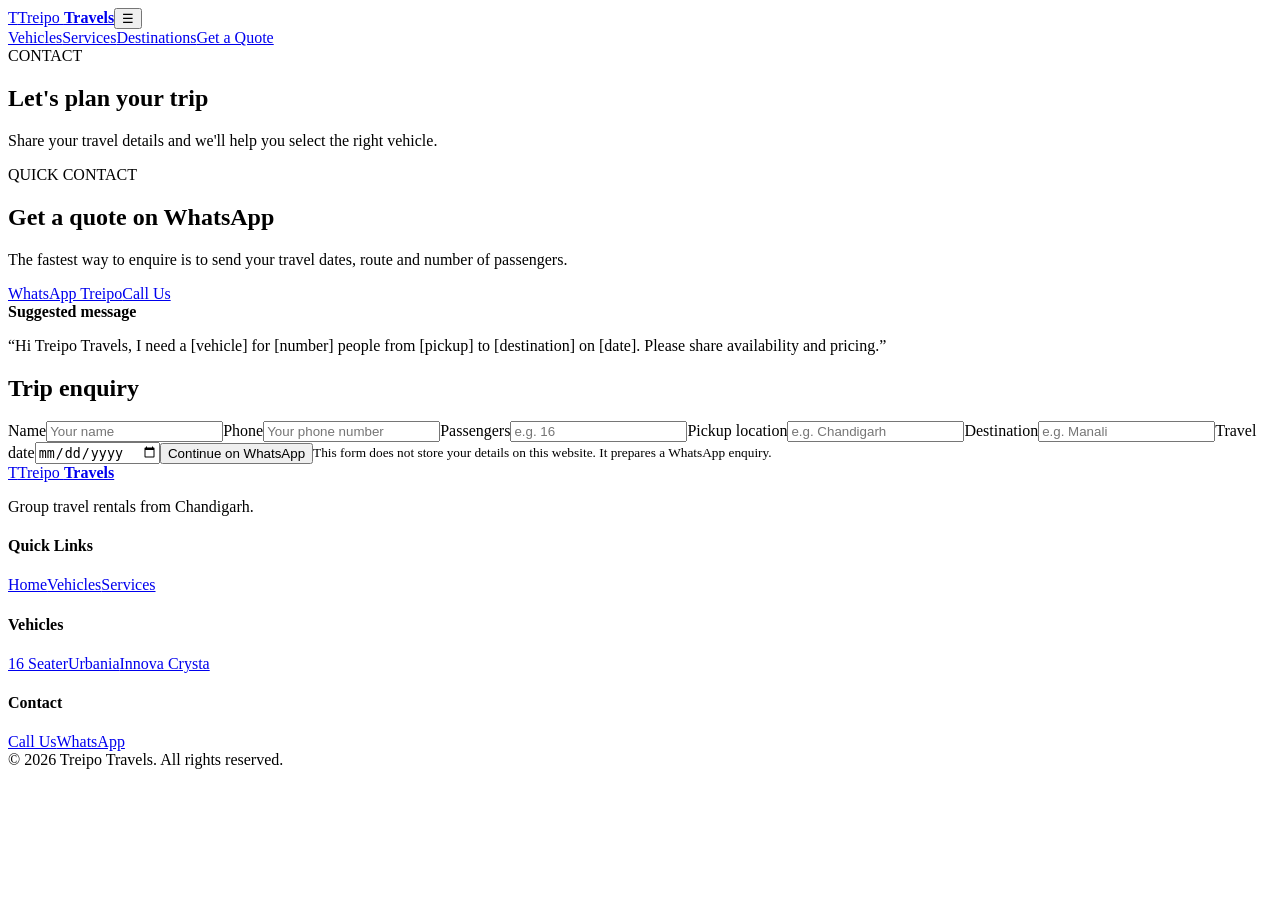
==== contact.html @ 54e22661 "Add files via upload" ====
<!DOCTYPE html>
<html lang="en"><head><meta charset="UTF-8"><meta name="viewport" content="width=device-width, initial-scale=1.0"><title>Contact Treipo Travels | Get a Quote</title><meta name="description" content="Contact Treipo Travels for Tempo Traveller, Urbania and Innova Crysta rental quotes from Chandigarh."><link rel="stylesheet" href="assets/style.css"></head>
<body><header class="site-header"><div class="container nav"><a class="brand" href="index.html"><span class="brand-mark">T</span><span>Treipo <b>Travels</b></span></a><button class="menu-btn">☰</button><nav><a href="vehicles.html">Vehicles</a><a href="services.html">Services</a><a href="index.html#destinations">Destinations</a><a href="contact.html" class="nav-cta">Get a Quote</a></nav></div></header>
<main><section class="page-hero"><div class="container"><span class="eyebrow">CONTACT</span><h1>Let's plan your trip</h1><p>Share your travel details and we'll help you select the right vehicle.</p></div></section>
<section class="section"><div class="container contact-grid">
<div><span class="eyebrow">QUICK CONTACT</span><h2>Get a quote on WhatsApp</h2><p>The fastest way to enquire is to send your travel dates, route and number of passengers.</p><div class="contact-actions"><a class="btn btn-primary" data-whatsapp href="#">WhatsApp Treipo</a><a class="btn btn-secondary" data-phone href="#">Call Us</a></div><div class="contact-box"><strong>Suggested message</strong><p>“Hi Treipo Travels, I need a [vehicle] for [number] people from [pickup] to [destination] on [date]. Please share availability and pricing.”</p></div></div>
<form class="quote-form" id="quoteForm"><h2>Trip enquiry</h2><label>Name<input required name="name" placeholder="Your name"></label><label>Phone<input required name="phone" placeholder="Your phone number"></label><label>Passengers<input required name="passengers" type="number" min="1" placeholder="e.g. 16"></label><label>Pickup location<input required name="pickup" placeholder="e.g. Chandigarh"></label><label>Destination<input required name="destination" placeholder="e.g. Manali"></label><label>Travel date<input required name="date" type="date"></label><button class="btn btn-primary" type="submit">Continue on WhatsApp</button><small>This form does not store your details on this website. It prepares a WhatsApp enquiry.</small></form>
</div></section></main>
<footer><div class="container footer-grid"><div><a class="brand footer-brand" href="index.html"><span class="brand-mark">T</span><span>Treipo <b>Travels</b></span></a><p>Group travel rentals from Chandigarh.</p></div><div><h4>Quick Links</h4><a href="index.html">Home</a><a href="vehicles.html">Vehicles</a><a href="services.html">Services</a></div><div><h4>Vehicles</h4><a href="vehicles.html#16-seater">16 Seater</a><a href="vehicles.html#urbania">Urbania</a><a href="vehicles.html#innova-crysta">Innova Crysta</a></div><div><h4>Contact</h4><a data-phone href="#">Call Us</a><a data-whatsapp href="#">WhatsApp</a></div></div><div class="container copyright">© 2026 Treipo Travels. All rights reserved.</div></footer>
<script src="assets/script.js"></script></body></html>
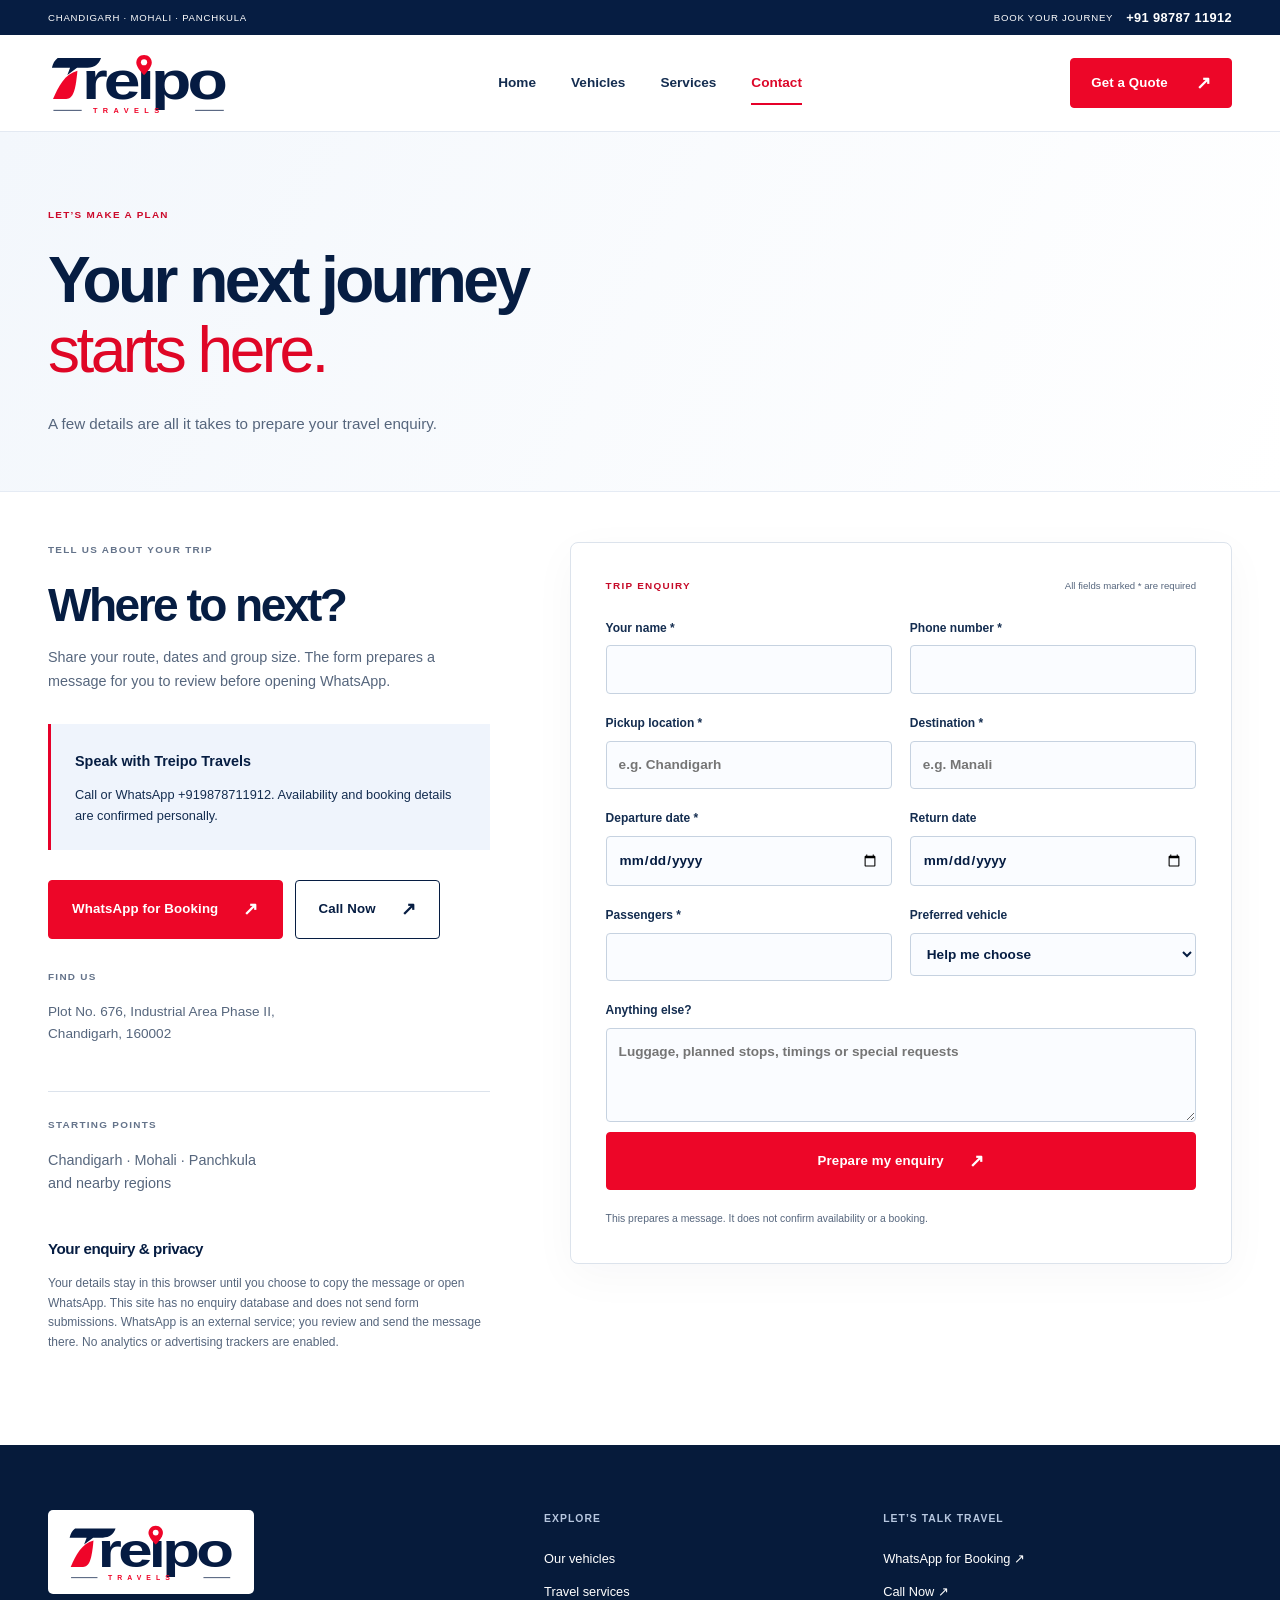
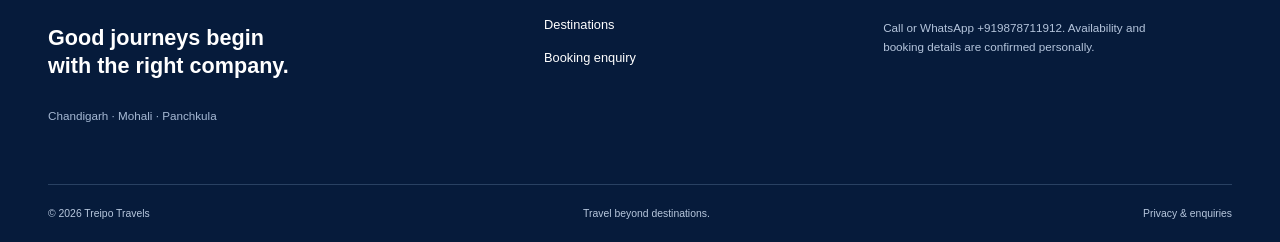
==== commit 20bd84bb: "Rebuild Treipo Travels website with supplied navy and red branding" ====
--- a/contact.html
+++ b/contact.html
@@ -1,10 +1,2 @@
-<!DOCTYPE html>
-<html lang="en"><head><meta charset="UTF-8"><meta name="viewport" content="width=device-width, initial-scale=1.0"><title>Contact Treipo Travels | Get a Quote</title><meta name="description" content="Contact Treipo Travels for Tempo Traveller, Urbania and Innova Crysta rental quotes from Chandigarh."><link rel="stylesheet" href="assets/style.css"></head>
-<body><header class="site-header"><div class="container nav"><a class="brand" href="index.html"><span class="brand-mark">T</span><span>Treipo <b>Travels</b></span></a><button class="menu-btn">☰</button><nav><a href="vehicles.html">Vehicles</a><a href="services.html">Services</a><a href="index.html#destinations">Destinations</a><a href="contact.html" class="nav-cta">Get a Quote</a></nav></div></header>
-<main><section class="page-hero"><div class="container"><span class="eyebrow">CONTACT</span><h1>Let's plan your trip</h1><p>Share your travel details and we'll help you select the right vehicle.</p></div></section>
-<section class="section"><div class="container contact-grid">
-<div><span class="eyebrow">QUICK CONTACT</span><h2>Get a quote on WhatsApp</h2><p>The fastest way to enquire is to send your travel dates, route and number of passengers.</p><div class="contact-actions"><a class="btn btn-primary" data-whatsapp href="#">WhatsApp Treipo</a><a class="btn btn-secondary" data-phone href="#">Call Us</a></div><div class="contact-box"><strong>Suggested message</strong><p>“Hi Treipo Travels, I need a [vehicle] for [number] people from [pickup] to [destination] on [date]. Please share availability and pricing.”</p></div></div>
-<form class="quote-form" id="quoteForm"><h2>Trip enquiry</h2><label>Name<input required name="name" placeholder="Your name"></label><label>Phone<input required name="phone" placeholder="Your phone number"></label><label>Passengers<input required name="passengers" type="number" min="1" placeholder="e.g. 16"></label><label>Pickup location<input required name="pickup" placeholder="e.g. Chandigarh"></label><label>Destination<input required name="destination" placeholder="e.g. Manali"></label><label>Travel date<input required name="date" type="date"></label><button class="btn btn-primary" type="submit">Continue on WhatsApp</button><small>This form does not store your details on this website. It prepares a WhatsApp enquiry.</small></form>
-</div></section></main>
-<footer><div class="container footer-grid"><div><a class="brand footer-brand" href="index.html"><span class="brand-mark">T</span><span>Treipo <b>Travels</b></span></a><p>Group travel rentals from Chandigarh.</p></div><div><h4>Quick Links</h4><a href="index.html">Home</a><a href="vehicles.html">Vehicles</a><a href="services.html">Services</a></div><div><h4>Vehicles</h4><a href="vehicles.html#16-seater">16 Seater</a><a href="vehicles.html#urbania">Urbania</a><a href="vehicles.html#innova-crysta">Innova Crysta</a></div><div><h4>Contact</h4><a data-phone href="#">Call Us</a><a data-whatsapp href="#">WhatsApp</a></div></div><div class="container copyright">© 2026 Treipo Travels. All rights reserved.</div></footer>
-<script src="assets/script.js"></script></body></html>
+<!doctype html>
+<html lang="en-IN"><head><meta charset="utf-8"><meta name="viewport" content="width=device-width,initial-scale=1"><title>Contact & Booking Enquiry | Treipo Travels</title><meta name="description" content="Prepare a vehicle rental enquiry for Treipo Travels. Share your route, dates and passenger count for a Tempo Traveller, Urbania or Innova Crysta."><link rel="canonical" href="https://treipotravels.github.io/treipo-travels/contact.html"><meta property="og:title" content="Contact & Booking Enquiry | Treipo Travels"><meta property="og:description" content="Prepare a vehicle rental enquiry for Treipo Travels. Share your route, dates and passenger count for a Tempo Traveller, Urbania or Innova Crysta."><meta property="og:type" content="website"><meta property="og:url" content="https://treipotravels.github.io/treipo-travels/contact.html"><meta property="og:site_name" content="Treipo Travels"><meta property="og:locale" content="en_IN"><meta property="og:image" content="https://treipotravels.github.io/treipo-travels/assets/images/brand-hero.webp"><meta property="og:image:alt" content="Treipo Travels promotional mountain and vehicle artwork"><meta name="theme-color" content="#173e32"><link rel="icon" href="assets/favicon.svg" type="image/svg+xml"><link rel="stylesheet" href="assets/style.css?v=20261029brand2"><link rel="stylesheet" href="assets/brand.css?v=20261029brand2"><script src="assets/config.js?v=20261029brand2" defer></script><script src="assets/script.js?v=20261029brand2" defer></script><script type="application/ld+json">{"@context": "https://schema.org", "@type": "LocalBusiness", "@id": "https://treipotravels.github.io/treipo-travels/#business", "name": "Treipo Travels", "url": "https://treipotravels.github.io/treipo-travels/", "description": "Tempo Traveller, Urbania and Innova Crysta rental service in Chandigarh, Mohali and Panchkula.", "areaServed": ["Chandigarh", "Mohali", "Panchkula"], "telephone": "+919878711912", "address": {"@type": "PostalAddress", "streetAddress": "Plot No. 676, Industrial Area Phase II", "addressLocality": "Chandigarh", "postalCode": "160002", "addressCountry": "IN"}}</script></head><body><a class="skip" href="#main">Skip to content</a><div class="brand-topbar"><div class="wrap"><span>CHANDIGARH · MOHALI · PANCHKULA</span><a data-phone href="contact.html#contact-status">BOOK YOUR JOURNEY <strong>+91 98787 11912</strong></a></div></div><header class="header"><div class="wrap nav"><a class="brand" href="index.html" aria-label="Treipo Travels home"><img class="logo" src="assets/logo.svg" width="470" height="165" alt="Treipo Travels"></a><button class="menu" aria-controls="navigation" aria-expanded="false" hidden>Menu <span aria-hidden="true">☰</span></button><nav id="navigation" aria-label="Main navigation"><a href="index.html">Home</a><a href="vehicles.html">Vehicles</a><a href="services.html">Services</a><a href="contact.html" aria-current="page">Contact</a></nav><a class="btn small" href="contact.html" >Get a Quote<span aria-hidden="true">↗</span></a></div></header><main id="main"><section class="page-hero wrap"><span class="eyebrow">LET’S MAKE A PLAN</span><h1>Your next journey<br><em>starts here.</em></h1><p>A few details are all it takes to prepare your travel enquiry.</p></section><section class="wrap contact-layout section" id="enquiry"><div><span class="eyebrow">TELL US ABOUT YOUR TRIP</span><h2>Where to next?</h2><p>Share your route, dates and group size. The form prepares a message for you to review before opening WhatsApp.</p><div class="contact-note" id="contact-status"><strong>Book your journey</strong><p class="contact-status">Call or WhatsApp +91 98787 11912. Prepare your trip details below, review the message, then continue to WhatsApp to send it.</p></div><div class="actions"><a class="btn primary" href="contact.html#contact-status" data-whatsapp>WhatsApp for Booking<span aria-hidden="true">↗</span></a><a class="btn outline" href="contact.html#contact-status" data-phone>Call Now<span aria-hidden="true">↗</span></a></div><div class="contact-address"><span class="eyebrow">FIND US</span><p>Plot No. 676, Industrial Area Phase II,<br>Chandigarh, 160002</p></div><div class="contact-area"><span class="eyebrow">STARTING POINTS</span><p>Chandigarh · Mohali · Panchkula<br>and nearby regions</p></div><div id="privacy" class="privacy"><h3>Your enquiry & privacy</h3><p>Your details stay in this browser until you choose to copy the message or open WhatsApp. This site has no enquiry database and does not send form submissions. WhatsApp is an external service; you review and send the message there. No analytics or advertising trackers are enabled.</p></div></div><form id="quoteForm" class="quote-form"><div class="form-top"><span class="eyebrow">TRIP ENQUIRY</span><span>All fields marked * are required</span></div><div class="form-grid"><label>Your name *<input name="name" autocomplete="name" maxlength="100" required></label><label>Phone number *<input name="phone" type="tel" autocomplete="tel" maxlength="25" minlength="7" required></label><label>Pickup location *<input name="pickup" placeholder="e.g. Chandigarh" maxlength="160" required></label><label>Destination *<input name="destination" placeholder="e.g. Manali" maxlength="160" required></label><label>Departure date *<input name="date" type="date" required></label><label>Return date<input name="returnDate" type="date"></label><label>Passengers *<input name="passengers" type="number" min="1" max="200" required></label><label>Preferred vehicle<select name="vehicle"><option value="">Help me choose</option><option>9-seater Tempo Traveller</option><option>12-seater Tempo Traveller</option><option>16-seater Tempo Traveller</option><option>17-seater Tempo Traveller</option><option>20-seater Tempo Traveller</option><option>Urbania rental</option><option>Modified Urbania rental</option><option>Innova Crysta rental</option></select></label><label class="full">Anything else?<textarea name="notes" rows="3" maxlength="1500" placeholder="Luggage, planned stops, timings or special requests"></textarea></label></div><p id="form-error" class="error" role="alert"></p><button type="submit" class="btn primary">Prepare my enquiry <span aria-hidden="true">↗</span></button><p class="fine">This prepares a message. It does not confirm availability or a booking.</p><noscript><p>Enable JavaScript to prepare a message. No details have been sent.</p></noscript><section id="message-preview" hidden aria-labelledby="preview-title"><h3 id="preview-title" tabindex="-1">Your enquiry is ready to review</h3><label for="prepared-message">Prepared message</label><textarea id="prepared-message" rows="10" readonly></textarea><div class="actions"><button type="button" id="copy-message" class="btn outline">Copy message</button><a id="send-message" class="btn primary" hidden target="_blank" rel="noopener">Continue on WhatsApp ↗</a></div><p id="message-status" role="status" class="fine"></p></section></form></section></main><footer><div class="wrap footer-grid"><div><a class="brand footer-logo" href="index.html"><img class="logo" src="assets/logo.svg" width="470" height="165" alt="Treipo Travels"></a><p>Good journeys begin<br>with the right company.</p><span class="muted">Chandigarh · Mohali · Panchkula</span></div><div><h2>Explore</h2><a href="vehicles.html">Our vehicles</a><a href="services.html">Travel services</a><a href="index.html#destinations">Destinations</a><a href="contact.html">Booking enquiry</a></div><div><h2>Let’s talk travel</h2><a data-whatsapp href="contact.html#enquiry">WhatsApp for Booking ↗</a><a data-phone href="contact.html#contact-status">Call Now ↗</a><p class="muted contact-status">Call or WhatsApp +91 98787 11912 for your travel enquiry.</p></div></div><div class="wrap footer-bottom"><span>© 2026 Treipo Travels</span><span>Travel beyond destinations.</span><a href="contact.html#privacy">Privacy & enquiries</a></div></footer></body></html>
--- a/assets/style.css
+++ b/assets/style.css
@@ -0,0 +1,6 @@
+:root{--ink:#173e32;--text:#253e34;--muted:#5d6c62;--paper:#f9f7f0;--orange:#efaa6b;--line:#d9dfd5;--white:#fff;--serif:Georgia,'Times New Roman',serif}*{box-sizing:border-box}html{scroll-behavior:smooth;scroll-padding-top:108px}body{margin:0;color:var(--text);background:var(--paper);font-family:'Segoe UI',Arial,sans-serif;line-height:1.65}a{color:inherit;text-decoration:none}button,input,select,textarea{font:inherit}a,button{-webkit-tap-highlight-color:transparent}a:focus-visible,button:focus-visible,summary:focus-visible{outline:3px solid #b86525;outline-offset:5px}input:focus,select:focus,textarea:focus{outline:2px solid var(--ink);outline-offset:2px}[hidden]{display:none!important}img{max-width:100%;height:auto;display:block}h1,h2,h3,p,figure{margin:0}h1,h2,h3{color:var(--ink);line-height:1.1}h1,h2{font-family:var(--serif);font-weight:400;letter-spacing:-.055em}h1{font-size:clamp(3.1rem,6.3vw,6.1rem)}h2{font-size:clamp(2.2rem,4vw,3.8rem)}h3{font-weight:600;font-size:1.35rem;letter-spacing:-.03em}p{margin-top:1rem;color:var(--muted)}em{font-weight:400}a:hover{color:#966030}button{cursor:pointer}.wrap{width:min(1240px,calc(100% - 96px));margin-inline:auto}.skip{position:fixed;left:16px;top:-80px;padding:12px 20px;background:var(--ink);color:white;z-index:200}.skip:focus{top:10px}.header{position:sticky;top:0;z-index:50;background:rgba(249,247,240,.97);border-bottom:1px solid var(--line)}.nav{min-height:96px;display:flex;align-items:center;justify-content:space-between;gap:30px}.brand{display:flex;align-items:center;gap:11px;font-size:2rem;font-weight:750;line-height:.95;letter-spacing:-.07em;color:var(--ink)}.brand-small{display:block;font-size:.55rem;letter-spacing:.36em;margin-top:7px;font-weight:600}.brand-icon{width:44px;height:46px;background:var(--ink);color:var(--paper);border-radius:12px;font-size:2.8rem;line-height:1;text-align:center;position:relative;padding-right:5px}.brand-icon span{position:absolute;font-size:1.2rem;color:var(--orange);right:3px;top:5px}nav{display:flex;gap:35px;font-size:.85rem;font-weight:600}nav a{padding:9px 0}nav a[aria-current]{box-shadow:0 2px var(--ink)}.menu{background:none;border:1px solid var(--line);border-radius:5px;padding:8px 12px;display:none;color:var(--ink)}.btn{display:inline-flex;gap:25px;align-items:center;justify-content:center;padding:16px 23px;border:1px solid var(--ink);font-size:.83rem;font-weight:650;line-height:1.4;border-radius:5px;text-align:center;transition:background .15s,color .15s;min-height:48px}.btn span{font-size:1.1rem}.btn.primary{background:var(--ink);color:white}.btn.primary:hover{background:#295d4b}.btn.outline{background:transparent;color:var(--ink)}.btn.outline:hover{background:#e4eadd}.btn.small{padding:12px 20px;gap:28px;background:var(--ink);color:white}.btn.orange{background:var(--orange);border-color:var(--orange);color:var(--ink);padding:20px 28px}.btn.orange:hover{background:#ffc38d}.actions{display:flex;gap:12px;flex-wrap:wrap;margin-top:30px}.eyebrow{display:block;font-size:.65rem;letter-spacing:.15em;font-weight:700;line-height:1.6;margin-bottom:22px}.dot{display:inline-block;width:7px;height:7px;background:#b16b36;border-radius:50%;margin-right:5px}.hero{overflow:hidden}.hero-grid{display:grid;grid-template-columns:1fr 1fr;align-items:center;gap:35px;padding-block:62px 50px}.hero-copy{position:relative;z-index:2}.hero h1{line-height:1.02}.hero h1 em{color:#677a50}.hero-copy>p{max-width:430px;font-size:1rem;line-height:1.8;margin-top:25px}.hero-location{font-size:.62rem!important;letter-spacing:.14em;font-weight:600;display:flex;gap:10px;padding-top:7px}.hero-visual{min-height:490px;position:relative;display:flex;flex-direction:column;align-items:center;justify-content:center;background:#e8eddf;border-radius:45% 45% 8px 8px;margin-left:10px}.hero-visual img{position:relative;z-index:2;width:112%;max-width:none;margin-top:85px;margin-left:-10px;filter:drop-shadow(0 16px 13px #26423126)}.visual-top{position:absolute;top:44px;font-size:.57rem;letter-spacing:.22em;z-index:2}.journey-word{position:absolute;top:67px;font-weight:900;font-size:clamp(3.5rem,6.5vw,6.4rem);letter-spacing:-.07em;color:#ced9c3;white-space:nowrap}.orbit{position:absolute;width:80%;aspect-ratio:1;border:1px solid #cad4bf;border-radius:50%;top:50px}.hero-visual figcaption{align-self:flex-start;margin:12px 24px 24px;font-family:var(--serif);font-size:1.05rem;font-style:italic;line-height:1.5}.hero-visual figcaption small{display:block;font-family:'Segoe UI',Arial,sans-serif;font-style:normal;font-size:.57rem;color:var(--muted)}.round-link{position:absolute;bottom:23px;right:22px;border:1px solid var(--ink);border-radius:50%;width:46px;height:46px;display:grid;place-items:center;font-size:1.3rem}.trip-strip{background:var(--ink);color:var(--paper);padding:23px 0}.trip-strip>.wrap{display:flex;align-items:center;justify-content:space-between;gap:20px}.trip-strip span{font-size:.75rem}.trip-strip span:first-child{font-size:.6rem;letter-spacing:.1em;color:#d4ddcb}.trip-strip span:not(:first-child):before{content:'✳';color:var(--orange);margin-right:17px;font-size:.9rem}.section{padding-block:92px}.section-head{display:flex;justify-content:space-between;align-items:end;gap:40px;margin-bottom:40px}.section-head p{font-size:.9rem;line-height:1.8;margin:0 0 16px}.text-link{display:inline-flex;align-items:center;justify-content:space-between;gap:35px;font-size:.8rem;font-weight:650;border-bottom:1px solid var(--ink);padding-bottom:5px}.fleet-grid{display:grid;grid-template-columns:repeat(3,1fr);gap:22px}.fleet-card{background:white;border:1px solid var(--line);border-radius:8px;overflow:hidden}.fleet-image{height:235px;background:#edf0e7;display:grid;place-items:center;padding:30px}.fleet-image img{width:100%;max-height:180px;object-fit:contain;mix-blend-mode:multiply}.fleet-card:nth-child(2) .fleet-image{background:#dce5d3}.fleet-card:nth-child(3) .fleet-image{background:#ede8df}.card-copy{padding:28px}.card-copy .eyebrow{font-size:.55rem;margin-bottom:15px}.card-copy h3{font-size:1.6rem;font-family:var(--serif);font-weight:400}.card-copy p{font-size:.85rem;min-height:50px}.card-copy .text-link{display:flex;margin-top:25px}.fine{font-size:.72rem;line-height:1.7;color:var(--muted);margin-top:20px}.services-section{background:#e9edde;padding:85px 0}.services-layout{display:grid;grid-template-columns:.85fr 1.15fr;gap:100px}.services-layout>div>p{max-width:300px;font-size:.9rem;margin:25px 0}.services-layout .btn{margin-top:5px}.service-link{display:flex;align-items:center;gap:25px;border-bottom:1px solid #c7d0bf;padding:24px 0}.service-link:first-child{border-top:1px solid #c7d0bf}.number{font-size:.65rem;font-weight:700;letter-spacing:.08em;color:#637a5e}.service-link h3{flex:1;font-size:1.05rem;font-weight:500}.service-link>span:last-child{font-size:1.35rem}.destination-grid{display:grid;grid-template-columns:1.25fr 1fr;gap:24px}.destination{position:relative;min-height:340px;padding:30px 35px;overflow:hidden;border-radius:8px;display:flex;flex-direction:column;justify-content:space-between}.destination>div:last-child{z-index:2;position:relative}.route-label{font-size:.58rem;letter-spacing:.13em;position:relative;z-index:2}.hills{background:#d6e1d0}.cities{background:#f0d9be}.destination h3{font-size:2.1rem;font-family:var(--serif);font-weight:400;letter-spacing:-.04em}.destination p{font-size:.75rem;margin:10px 0 15px;color:var(--ink)}.destination a{font-size:.75rem;font-weight:650;border-bottom:1px solid;padding-bottom:5px}.mountain-art{position:absolute;inset:0;opacity:.42}.mountain-art i{position:absolute;bottom:90px;left:40%;background:#799476;width:250px;height:220px;clip-path:polygon(50% 0,100% 100%,0 100%)}.mountain-art i:nth-child(2){left:12%;bottom:70px;width:230px;background:#9caf91}.mountain-art i:nth-child(3){left:65%;bottom:100px;background:#a8b89d}.city-art{position:absolute;font-family:var(--serif);font-size:240px;color:#d0a87c;opacity:.38;right:20px;top:-35px}.planning{background:#eeeee4}.steps{display:grid;grid-template-columns:repeat(3,1fr);gap:55px}.steps article{border-top:1px solid #cbd3c2;padding-top:20px}.steps article>span{font-family:var(--serif);font-size:2rem;color:#7a8c68}.steps h3{font-size:1.1rem;margin-top:22px}.steps p{font-size:.85rem}.cta{background:var(--ink);color:var(--paper);padding:70px 0}.cta-grid{display:flex;justify-content:space-between;align-items:center;gap:40px}.cta h2{color:var(--paper);font-size:clamp(2.8rem,5vw,4.6rem)}.cta .eyebrow{color:var(--orange)}.cta p{color:#d1d9cc;font-size:.9rem}.page-hero{padding-block:75px 55px}.page-hero h1{font-size:clamp(3rem,5.6vw,5.4rem)}.page-hero em{color:#677a50}.page-hero>p{max-width:700px;font-size:1rem;margin-top:25px}.vehicle-jump{display:flex;flex-wrap:wrap;gap:10px;padding-bottom:35px;border-bottom:1px solid var(--line)}.vehicle-jump a{border:1px solid #a9b6a6;padding:8px 13px;border-radius:30px;font-size:.75rem}.vehicle-jump a:hover{background:var(--ink);color:white}.vehicle-list{display:grid;gap:35px;padding-top:50px}.vehicle-row{display:grid;grid-template-columns:1fr 1.1fr;gap:55px;align-items:center;padding-bottom:35px;border-bottom:1px solid var(--line);scroll-margin-top:110px}.vehicle-photo{min-height:280px;background:#e8eddf;border-radius:8px;padding:35px;display:flex;align-items:center;justify-content:center;flex-direction:column}.vehicle-photo img{width:100%;max-height:250px;object-fit:contain;mix-blend-mode:multiply}.vehicle-photo small{margin-top:20px;font-size:.6rem;color:var(--muted)}.vehicle-row h2{font-size:2.4rem}.vehicle-row h3{font-size:1rem;margin-top:20px;font-weight:600}.vehicle-row p{font-size:.87rem}.vehicle-row .btn{margin-top:22px}.vehicle-row .eyebrow{margin-bottom:14px}.vehicle-row .fine{font-size:.72rem}.note{background:#e9edde;padding:32px;margin-bottom:70px;border-radius:8px}.note h2{font-size:1.8rem}.note p{font-size:.84rem}.note a{text-decoration:underline}.service-details{padding-bottom:30px}.service-details article{display:grid;grid-template-columns:55px 1fr auto;gap:25px;align-items:start;border-top:1px solid var(--line);padding-block:45px;scroll-margin-top:110px}.service-details .number{padding-top:5px}.service-details .eyebrow{margin-bottom:12px}.service-details h2{font-size:2.5rem}.service-details p{max-width:680px;font-size:.9rem}.service-details .btn{margin-top:30px}.detail-check{font-size:.75rem!important;color:var(--ink)}.faq details{border-bottom:1px solid var(--line);padding:25px 0}.faq summary{cursor:pointer;font-weight:600;color:var(--ink)}.faq p{font-size:.9rem;max-width:850px}.contact-layout{display:grid;grid-template-columns:.8fr 1.2fr;gap:80px;align-items:start;padding-top:10px}.contact-layout>div>p{font-size:.9rem}.contact-note{background:#e7ecdf;padding:24px;border-left:3px solid var(--ink);margin-top:30px}.contact-note p{font-size:.8rem;margin-top:10px}.contact-note strong{font-size:.9rem}.contact-area{margin-top:45px;padding-top:25px;border-top:1px solid var(--line)}.contact-area .eyebrow{margin-bottom:10px}.contact-area p{font-size:.9rem}.privacy{margin-top:45px;scroll-margin-top:120px}.privacy h3{font-size:.95rem}.privacy p{font-size:.75rem}.quote-form{background:white;border:1px solid var(--line);border-radius:8px;padding:35px}.form-top{display:flex;justify-content:space-between;gap:15px;margin-bottom:12px}.form-top .eyebrow{margin:0}.form-top>span:last-child{font-size:.6rem;color:var(--muted)}.form-grid{display:grid;grid-template-columns:1fr 1fr;gap:20px 18px;margin-top:25px}label{font-size:.75rem;font-weight:600;display:block}input,select,textarea{display:block;width:100%;border:1px solid #b4c1b2;border-radius:4px;color:var(--ink);background:#fcfcf8;padding:12px;margin-top:7px;font-size:.85rem;min-width:0}textarea{resize:vertical}.full{grid-column:1/-1}.quote-form>.btn{margin-top:10px;width:100%}.quote-form>.fine{font-size:.65rem}.error{color:#a12c24;font-size:.78rem}.error:empty{margin:0}#message-preview{border-top:1px solid var(--line);margin-top:28px;padding-top:28px}#message-preview h3{font-size:1.1rem;margin-bottom:15px}#message-preview textarea{font-size:.75rem}#message-preview .btn{padding:12px 16px;font-size:.75rem}footer{background:#f2f2e9;padding:65px 0 20px}.footer-grid{display:grid;grid-template-columns:1.25fr .8fr 1fr;gap:60px}.footer-grid .brand{display:inline-block}.footer-grid>div:first-child p{font-family:var(--serif);font-size:1.5rem;line-height:1.3;color:var(--ink);margin:22px 0}.muted{font-size:.73rem;color:var(--muted)}.footer-grid h2{font-family:inherit;font-size:.65rem;font-weight:700;letter-spacing:.1em;text-transform:uppercase;margin:3px 0 23px}.footer-grid>div:not(:first-child)>a{display:block;font-size:.8rem;margin:12px 0}.footer-grid .contact-status{max-width:290px}.footer-bottom{border-top:1px solid var(--line);margin-top:55px;padding-top:20px;display:flex;justify-content:space-between;gap:20px;color:var(--muted);font-size:.65rem}#contact-status,#enquiry{scroll-margin-top:120px}
+@media(min-width:1600px){.hero-grid{padding-block:90px}.hero-visual{min-height:550px}}
+@media(max-width:1050px){.wrap{width:calc(100% - 56px)}.hero-grid{gap:15px}.hero-visual{min-height:430px}.hero-visual img{margin-top:75px;width:108%}.hero-visual figcaption{margin-inline:18px;max-width:75%}.hero-copy>.eyebrow{font-size:.54rem}.hero-copy .actions{gap:10px}.hero-copy .btn{padding:13px 16px;gap:14px;font-size:.74rem}.services-layout{gap:50px}.contact-layout{gap:40px}.quote-form{padding:25px}.fleet-image{height:190px;padding:20px}.card-copy{padding:22px}nav{gap:24px}.service-details article{grid-template-columns:30px 1fr}.service-details article>.btn{grid-column:2;justify-self:start;margin:0}.vehicle-row{gap:30px}.trip-strip span{font-size:.65rem}.footer-grid{gap:30px}}
+@media(max-width:760px){.wrap{width:calc(100% - 40px)}.nav{min-height:78px;gap:15px;flex-wrap:wrap;padding-block:15px}.brand{font-size:1.8rem}.brand-icon{width:36px;height:39px;font-size:2.4rem}.brand-icon span{font-size:1rem}.nav>.btn{display:none}.menu:not([hidden]){display:block}nav{display:flex;width:100%;flex-wrap:wrap;gap:10px 25px;order:3;padding-top:10px}body:has(.menu:not([hidden])) nav{display:none}body:has(.menu:not([hidden])) nav.open{display:flex}.hero-grid{grid-template-columns:1fr;padding-block:40px;gap:35px}.hero h1{font-size:clamp(3.4rem,12vw,5.5rem)}.hero-copy>.eyebrow{font-size:.56rem}.hero-copy>p{font-size:.95rem;max-width:450px}.hero-copy .actions{margin-top:25px}.hero-visual{min-height:400px;max-width:520px;width:100%;margin-inline:auto}.hero-visual img{width:94%;max-height:310px;object-fit:contain;margin-top:90px}.journey-word{font-size:4.9rem}.hero-visual figcaption{margin-bottom:20px;margin-top:8px}.hero-location{font-size:.56rem!important}.trip-strip>.wrap{flex-wrap:wrap;gap:12px 18px}.trip-strip span:first-child{width:100%;font-size:.55rem}.trip-strip span:not(:first-child):before{margin-right:8px}.trip-strip span{font-size:.62rem}.section{padding-block:60px}.section-head{flex-direction:column;align-items:start;gap:23px;margin-bottom:30px}.section-head p{font-size:.85rem}.fleet-grid{grid-template-columns:1fr;gap:20px}.fleet-card{display:grid;grid-template-columns:.8fr 1fr}.fleet-image{height:100%;min-height:225px;padding:15px}.card-copy p{min-height:0;font-size:.78rem}.card-copy h3{font-size:1.5rem}.card-copy .eyebrow{font-size:.5rem}.card-copy{padding:22px}.card-copy .text-link{font-size:.7rem;gap:10px}.services-section{padding-block:60px}.services-layout{grid-template-columns:1fr;gap:35px}.services-layout>div>p{max-width:440px}.destination-grid{grid-template-columns:1fr}.destination{min-height:315px}.destination h3{font-size:1.9rem}.steps{grid-template-columns:1fr;gap:30px}.steps article{display:grid;grid-template-columns:45px 1fr;column-gap:20px}.steps article>span{grid-row:1/3}.steps h3{margin-top:9px}.steps p{grid-column:2;margin-top:10px}.cta-grid{flex-direction:column;align-items:start;gap:30px}.cta{padding-block:55px}.cta h2{font-size:3.3rem}.page-hero{padding-block:45px 35px}.page-hero h1{font-size:clamp(2.8rem,10vw,4.5rem)}.vehicle-jump{padding-bottom:25px;gap:8px}.vehicle-jump a{font-size:.65rem}.vehicle-row{grid-template-columns:1fr;gap:25px;padding-bottom:35px}.vehicle-photo{min-height:220px;padding:25px}.vehicle-photo img{max-height:200px;max-width:450px}.vehicle-row h2{font-size:2.1rem}.vehicle-row h3{margin-top:15px}.vehicle-row p{font-size:.85rem}.vehicle-list{gap:35px;padding-top:35px}.note{padding:25px;margin-bottom:50px}.service-details article{grid-template-columns:25px 1fr;gap:15px;padding-block:30px}.service-details h2{font-size:2rem}.service-details p{font-size:.85rem}.service-details .eyebrow{font-size:.57rem}.contact-layout{grid-template-columns:1fr;gap:35px;padding-top:10px}.contact-layout .privacy{margin-top:30px}.contact-area{margin-top:25px}.quote-form{padding:25px}.footer-grid{grid-template-columns:1fr 1fr;gap:35px}.footer-grid>div:first-child{grid-column:1/-1}.footer-bottom{flex-wrap:wrap;font-size:.6rem}.footer-bottom>span:nth-child(2){display:none}.form-top{flex-direction:column;gap:6px}}
+@media(max-width:420px){.wrap{width:calc(100% - 32px)}.hero-copy .actions{flex-direction:column;align-items:stretch}.hero h1{font-size:3.5rem}.hero-visual{min-height:350px}.hero-visual img{margin-top:90px}.journey-word{font-size:4rem}.visual-top{top:35px}.hero-visual figcaption{font-size:.9rem;max-width:72%}.hero-visual figcaption small{font-size:.5rem}.round-link{width:37px;height:37px;bottom:23px;right:17px}.fleet-card{display:block}.fleet-image{min-height:190px;height:190px}.fleet-image img{width:85%;height:160px}.card-copy .eyebrow{font-size:.58rem}.card-copy .text-link{font-size:.8rem}.form-grid{grid-template-columns:1fr}.full{grid-column:auto}.quote-form{padding:22px}.contact-layout .actions{flex-direction:column}.destination{padding:25px}.destination p{font-size:.66rem}.footer-grid{grid-template-columns:1fr}.footer-grid>div:first-child{grid-column:auto}.service-details article{grid-template-columns:20px 1fr;gap:12px}.service-details .btn{font-size:.75rem}}
+@media(prefers-reduced-motion:reduce){html{scroll-behavior:auto}*{transition:none!important}}
--- a/assets/brand.css
+++ b/assets/brand.css
@@ -0,0 +1,7 @@
+/* Treipo Travels — supplied brand palette: navy, red, white, sky. */
+:root{--ink:#061d42;--text:#142d50;--muted:#56667d;--paper:#fff;--orange:#ef0529;--line:#dce3ec;--serif:'Segoe UI',Arial,sans-serif}
+body{background:#fff}h1,h2{font-weight:800;letter-spacing:-.055em}h1 em,h2 em,.page-hero em{color:#df0626;font-style:normal}h2{font-size:clamp(2.1rem,3.6vw,3.35rem)}.header{background:rgba(255,255,255,.98);border-bottom-color:#e3e9f2}.nav{min-height:96px}.brand{display:block}.logo{width:182px;height:auto}.brand-topbar{background:var(--ink);color:#fff}.brand-topbar>.wrap{display:flex;justify-content:space-between;align-items:center;min-height:35px;font-size:.6rem;letter-spacing:.08em;gap:15px}.brand-topbar a{display:flex;gap:13px;align-items:center}.brand-topbar strong{font-size:.8rem;letter-spacing:.03em}.brand-topbar a:hover{color:#fff}.btn{border-radius:4px;letter-spacing:.01em}.btn.primary,.btn.small{background:#ed0628;border-color:#ed0628;color:#fff}.btn.primary:hover,.btn.small:hover{background:#c9001e;border-color:#c9001e}.btn.outline:hover{background:#f0f5fb}.btn.orange{background:#ed0628;border-color:#ed0628;color:white}.btn.orange:hover{background:#c9001e}nav a[aria-current]{color:#dc0729;box-shadow:0 2px #e60029}nav a:hover,a:hover{color:#d7082a}.eyebrow{font-size:.62rem;letter-spacing:.13em;color:#64738a}.red-dash{display:inline-block;width:22px;height:3px;background:#ef0529;vertical-align:middle;margin:0 8px 2px 0}.brand-hero{position:relative;min-height:655px;isolation:isolate;background:#e9f3ff;overflow:hidden}.hero-scenery{position:absolute;inset:0;width:100%;height:100%;object-fit:cover;object-position:center 60%;z-index:-3}.hero-wash{position:absolute;inset:0;z-index:-2;background:linear-gradient(90deg,#ffffff 0%,#ffffffed 23%,#ffffffbd 36%,#ffffff35 55%,transparent 74%)}.brand-hero-content{min-height:655px;display:flex;align-items:center;padding-block:55px 70px}.hero-heading{max-width:590px}.hero-heading>.eyebrow{font-size:.6rem;color:#20385c;margin-bottom:21px}.hero-heading h1{font-size:clamp(3.7rem,5.4vw,5.3rem);line-height:1.03;letter-spacing:-.065em;font-weight:850}.hero-heading h1>span{color:#e60029}.hero-heading>p{font-size:.94rem;line-height:1.75;color:#364d6c;margin-top:24px;max-width:480px}.hero-heading .actions{margin-top:27px;gap:12px}.hero-heading .btn{font-size:.75rem;gap:18px;padding:16px 19px}.hero-quick{display:flex;align-items:center;gap:22px;margin-top:33px}.hero-quick>a{display:flex;align-items:center;gap:12px}.quick-icon{background:#ed0628;color:white;display:grid;place-items:center;width:39px;height:39px;border-radius:50%;font-size:1.25rem}.hero-quick>a>span:last-child{font-size:.5rem;letter-spacing:.09em;line-height:1.8;color:#526582}.hero-quick strong{font-size:1rem;display:block;letter-spacing:.01em;color:var(--ink)}.hero-availability{font-size:.65rem;color:#455f80;border-left:1px solid #b6c7d8;padding-left:20px;max-width:125px;line-height:1.7}.art-caption{position:absolute;bottom:12px;right:24px;font-size:.5rem;padding:4px 8px;background:#ffffffc9;color:#30486b;border-radius:3px;max-width:90%;text-align:right}.trip-strip{background:var(--ink);border-bottom:3px solid #ef0529}.trip-strip span:first-child{color:#e7edf8}.trip-strip span:not(:first-child):before{color:#ff3655}.fleet-card{border-color:#e0e6ee;box-shadow:0 6px 24px #061d4205}.fleet-image,.fleet-card:nth-child(2) .fleet-image,.fleet-card:nth-child(3) .fleet-image{background:#f2f6fa}.fleet-card:nth-child(2){border-top:3px solid #ef0529}.card-copy h3{font-family:inherit;font-size:1.45rem;font-weight:750}.card-copy .eyebrow{color:#ca0927}.card-copy .text-link{border-bottom-color:#d6dfeb}.services-section{background:#f1f5fa}.service-link{border-color:#d4deeb}.service-link:first-child{border-color:#d4deeb}.service-link>span:last-child{color:#e60029}.number{color:#d5082b}.services-layout h2{line-height:1.1}.service-link h3{font-weight:650}.hills{background:#dceaf7}.cities{background:#eef1f7}.mountain-art i{background:#618db7}.mountain-art i:nth-child(2){background:#8cabc8}.mountain-art i:nth-child(3){background:#9fb8d2}.city-art{color:#a6b6ce}.destination h3{font-family:inherit;font-size:1.9rem;font-weight:750}.destination a{color:#cd0929}.planning{background:#f4f7fb}.steps article{border-color:#d1dce9}.steps article>span{font-family:inherit;font-weight:800;color:#d20829}.cta{background:radial-gradient(ellipse at 80% 10%,#173f70 0,transparent 45%),#061d42;border-top:4px solid #ed0628;position:relative;overflow:hidden}.cta:after{content:'';position:absolute;right:-65px;bottom:-130px;width:320px;height:320px;border:2px solid #ffffff0b;border-radius:50%;pointer-events:none}.cta .eyebrow{color:#e1e9f8}.cta h2{color:white;font-weight:800}.cta h2 em{color:#ff4762}.cta p{color:#c5d1e4}.cta-grid{position:relative;z-index:1}.vehicle-jump a{border-color:#d2dcea;background:white}.vehicle-jump a:hover{background:#061d42;color:white}.vehicle-photo{background:#eef3f9}.vehicle-row h2{font-weight:750;letter-spacing:-.05em;font-size:2.15rem}.vehicle-row .eyebrow{color:#ca0927}.vehicle-row{border-color:#dce3ec}.vehicle-row h3{font-weight:600}.note{background:#f0f5fb;border-left:3px solid #e60029}.note h2{font-weight:750}.page-hero{background:linear-gradient(115deg,#f3f7fc,#ffffff);width:100%!important;padding-left:max(48px,calc((100vw - 1240px)/2));padding-right:max(48px,calc((100vw - 1240px)/2));border-bottom:1px solid #e5ebf4}.page-hero>.eyebrow{color:#cc092a}.page-hero h1{font-size:clamp(2.9rem,5vw,4.7rem)}.page-hero>p{font-size:.95rem}.page-hero+.vehicle-jump{padding-top:25px}.service-details .eyebrow{color:#c90b2d}.service-details h2{font-size:2.2rem;font-weight:750}.service-details article{border-color:#dce3ec}.contact-layout{padding-top:50px}.contact-layout h2{font-weight:800}.contact-note{background:#eff4fc;border-color:#e60029}.contact-note strong{color:var(--ink)}.contact-address{margin-top:30px}.contact-address .eyebrow{margin-bottom:8px}.contact-address p{font-size:.85rem}.quote-form{box-shadow:0 12px 45px #061d4209;border-color:#dce3ec}.quote-form .eyebrow{color:#c60a28}input,select,textarea{border-color:#c6d2e0;background:#fafcff}.error{color:#bd0020}footer{background:#061b3b;color:white}.footer-logo{display:inline-block!important;background:#fff;padding:12px 18px;border-radius:5px}.footer-logo .logo{width:170px}.footer-grid h2{color:#b7c7df}.footer-grid>div:first-child p{font-family:inherit;font-weight:650;font-size:1.35rem;color:white}.footer-grid a{color:#fff}.footer-grid a:hover{color:#ff4565}.footer-grid .muted{color:#a6b9d4}.footer-bottom{color:#b7c7dd;border-color:#294162}.skip{background:#061d42}.contact-status{color:inherit}.footer-grid .contact-status{color:#b5c5dc}::selection{color:white;background:#e60029}
+@media(min-width:1600px){.brand-hero,.brand-hero-content{min-height:740px}.hero-wash{background:linear-gradient(90deg,#fff 0%,#ffffffed 25%,#ffffffaa 38%,#ffffff18 58%,transparent 72%)}}
+@media(max-width:1050px){.brand-hero,.brand-hero-content{min-height:620px}.hero-heading{max-width:510px}.hero-heading h1{font-size:4.15rem}.hero-heading .actions{max-width:460px}.hero-heading .btn{font-size:.7rem;gap:15px;padding:14px}.hero-wash{background:linear-gradient(90deg,#fff 0%,#ffffffed 27%,#ffffffb8 43%,#ffffff20 70%,transparent)}.page-hero{padding-inline:28px}.logo{width:163px}}
+@media(max-width:760px){.brand-topbar>.wrap{min-height:32px;justify-content:center}.brand-topbar>.wrap>span{display:none}.brand-topbar a{font-size:.52rem}.brand-topbar strong{font-size:.7rem}.nav{min-height:79px}.logo{width:150px}.brand-hero{min-height:850px}.brand-hero-content{min-height:0;padding-block:35px 360px;align-items:start;position:relative}.hero-heading{max-width:none;width:100%}.hero-heading h1{font-size:clamp(3.15rem,10vw,4.6rem);line-height:1.03}.hero-heading h1>span>br{display:none}.hero-heading>.eyebrow{font-size:.5rem;letter-spacing:.09em;margin-bottom:20px}.hero-heading>p{font-size:.88rem;max-width:410px;margin-top:22px}.hero-scenery{object-fit:cover;object-position:65% bottom;height:420px;top:auto;bottom:0}.hero-wash{background:linear-gradient(180deg,#fff 0%,#fff 48%,#ffffffdb 56%,#ffffff00 71%)}.hero-heading .actions{max-width:none;gap:10px}.hero-heading .btn{font-size:.7rem;padding:14px 16px;gap:16px}.hero-quick{margin-top:25px;gap:20px}.hero-quick strong{font-size:.95rem}.hero-availability{font-size:.58rem}.quick-icon{width:34px;height:34px}.art-caption{right:12px;bottom:10px;font-size:.46rem}.page-hero{padding-inline:20px}.page-hero h1{font-size:clamp(2.5rem,9vw,4rem)}.page-hero>p{font-size:.88rem}.section-head h2{font-size:2.35rem}.service-details h2{font-size:1.85rem}.vehicle-row h2{font-size:2rem}.cta h2{font-size:3rem}.contact-layout{padding-top:35px}.footer-grid{gap:35px}.footer-logo .logo{width:150px}}
+@media(max-width:420px){.brand-hero{min-height:855px}.brand-hero-content{padding-bottom:340px;padding-top:30px}.hero-heading h1{font-size:3.15rem}.hero-heading>.eyebrow{font-size:.46rem}.hero-heading .actions{flex-direction:column;align-items:stretch;margin-top:22px}.hero-heading .btn{min-height:47px}.hero-heading>p{font-size:.83rem}.desktop-break{display:none}.hero-quick{gap:16px;margin-top:22px}.hero-availability{max-width:120px;padding-left:15px}.hero-scenery{height:350px;object-position:64% bottom}.hero-wash{background:linear-gradient(180deg,#fff 0%,#fff 57%,#ffffffd4 64%,#ffffff00 74%)}.page-hero{padding-inline:16px}.page-hero h1{font-size:2.65rem}.section-head h2{font-size:2.1rem}.card-copy h3{font-size:1.4rem}.service-details h2{font-size:1.7rem}.vehicle-row h2{font-size:1.9rem}.brand-topbar a{gap:10px}.hero-quick>a>span:last-child{font-size:.47rem}}
